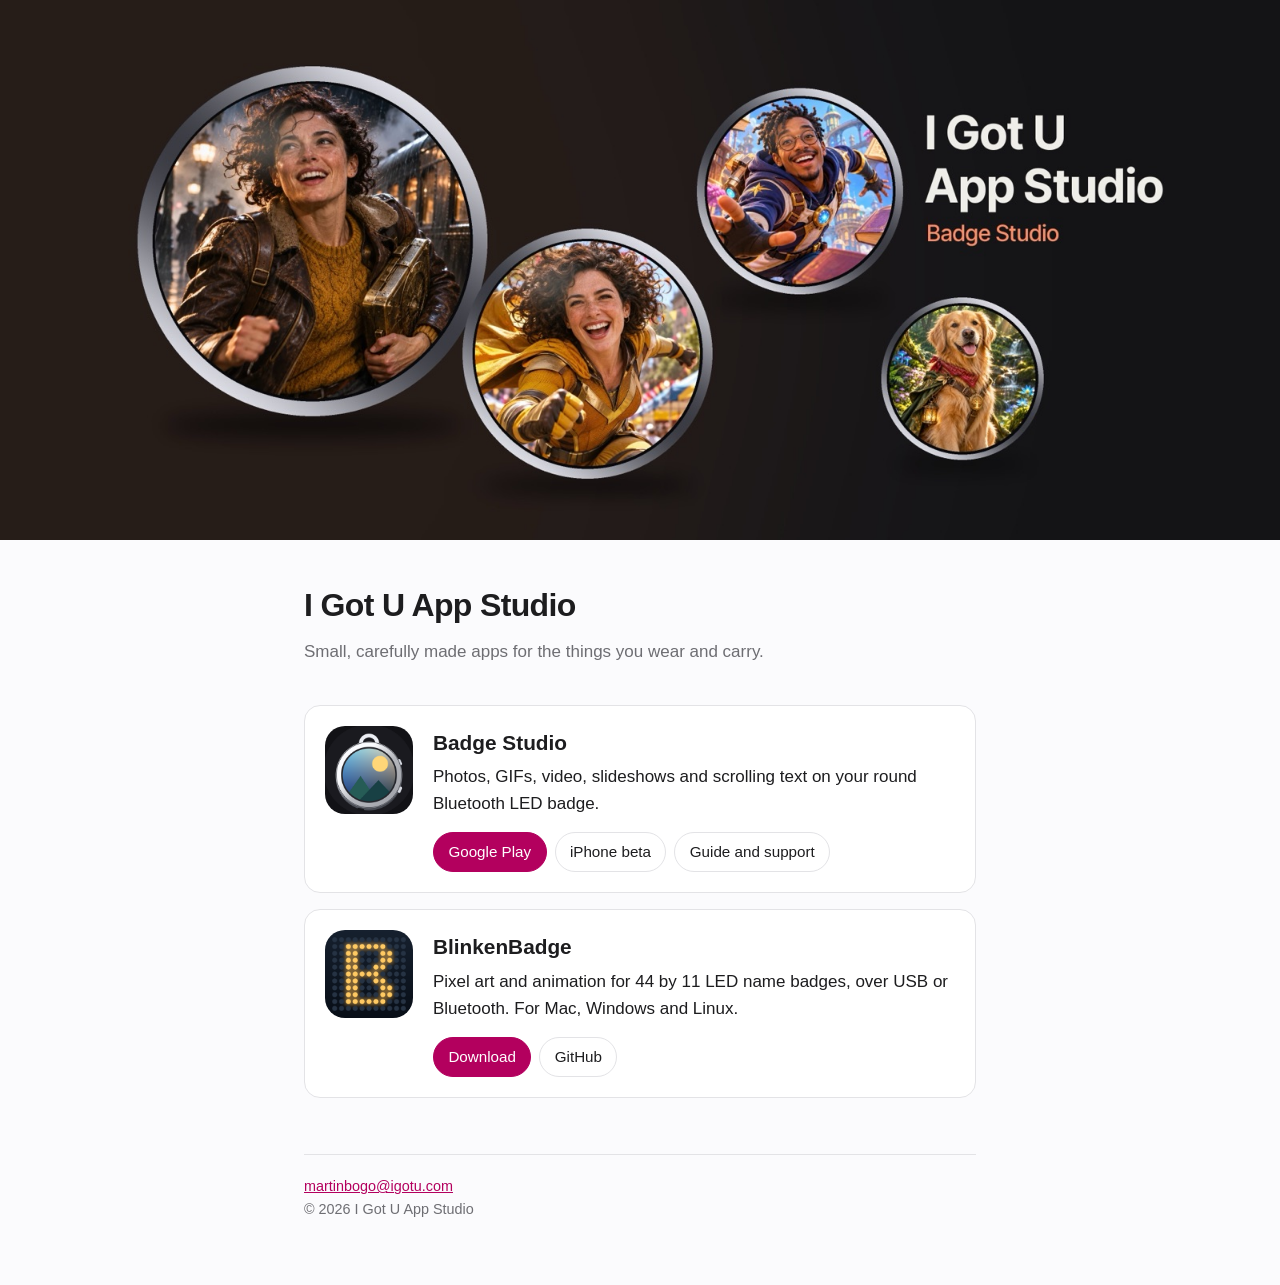
==== index.html @ 389f44c5 "Replace the empty Hugo template with a home page for Badge Studio and BlinkenBadge" ====
<!doctype html>
<html lang="en">
<head>
<meta charset="utf-8">
<meta name="viewport" content="width=device-width, initial-scale=1">
<title>I Got U App Studio</title>
<meta name="description" content="Small, carefully made apps for the things you wear and carry.">
<link rel="icon" href="img/badge-studio.png">
<link rel="apple-touch-icon" href="apple-touch-icon.png">
<style>
  :root { --bg:#fbfbfd; --fg:#1d1d1f; --muted:#6e6e73; --rule:#e3e3e6;
          --card:#fff; --accent:#b3005e; }
  @media (prefers-color-scheme: dark) {
    :root { --bg:#131316; --fg:#f2f2f4; --muted:#a1a1a8; --rule:#2c2c31;
            --card:#1b1b1f; --accent:#ff5fa8; }
  }
  * { box-sizing:border-box; }
  body { margin:0; background:var(--bg); color:var(--fg);
         font:17px/1.6 -apple-system,BlinkMacSystemFont,"Segoe UI",Roboto,sans-serif;
         -webkit-text-size-adjust:100%; }
  .hero { width:100%; aspect-ratio:16/9; max-height:60vh; object-fit:cover; display:block; }
  .wrap { max-width:44rem; margin:0 auto; padding:2.5rem 1rem 4rem; }
  h1 { font-size:2rem; margin:0 0 .4rem; letter-spacing:-.02em; }
  .tag { color:var(--muted); margin:0 0 2.5rem; }
  .app { display:flex; gap:1.25rem; align-items:flex-start; background:var(--card);
         border:1px solid var(--rule); border-radius:16px; padding:1.25rem; }
  .app + .app { margin-top:1rem; }
  .app img { width:88px; height:88px; border-radius:20px; flex:none; }
  .app h2 { font-size:1.3rem; margin:0 0 .25rem; }
  .app p { margin:0 0 .9rem; }
  .links { display:flex; flex-wrap:wrap; gap:.5rem; }
  .links a { display:inline-block; padding:.45rem .9rem; border-radius:999px;
             border:1px solid var(--rule); color:var(--fg); text-decoration:none;
             font-size:.95rem; }
  .links a.primary { background:var(--accent); border-color:var(--accent); color:#fff; }
  footer { margin-top:3.5rem; padding-top:1.25rem; border-top:1px solid var(--rule);
           color:var(--muted); font-size:.9rem; }
  footer a { color:var(--accent); }
  @media (max-width:30rem) { .app { flex-direction:column; } }
</style>
</head>
<body>
<img class="hero" src="img/header.jpg" alt="Four round LED badges showing portraits, beside the words I Got U App Studio">
<div class="wrap">
  <h1>I Got U App Studio</h1>
  <p class="tag">Small, carefully made apps for the things you wear and carry.</p>

  <div class="app">
    <img src="img/badge-studio.png" alt="">
    <div>
      <h2>Badge Studio</h2>
      <p>Photos, GIFs, video, slideshows and scrolling text on your round Bluetooth LED badge.</p>
      <div class="links">
        <a class="primary" href="https://play.google.com/store/apps/details?id=com.martinbogo.badgestudio">Google Play</a>
        <a href="https://testflight.apple.com/join/g2HtWffq">iPhone beta</a>
        <a href="https://www.igotu.com/badgestudio">Guide and support</a>
      </div>
    </div>
  </div>

  <div class="app">
    <img src="img/blinkenbadge.png" alt="">
    <div>
      <h2>BlinkenBadge</h2>
      <p>Pixel art and animation for 44 by 11 LED name badges, over USB or Bluetooth. For Mac, Windows and Linux.</p>
      <div class="links">
        <a class="primary" href="https://github.com/martinbogo/BlinkenBadge/releases/latest">Download</a>
        <a href="https://github.com/martinbogo/BlinkenBadge">GitHub</a>
      </div>
    </div>
  </div>

  <footer>
    <a href="mailto:martinbogo@igotu.com">martinbogo@igotu.com</a><br>
    &copy; 2026 I Got U App Studio
  </footer>
</div>
</body>
</html>
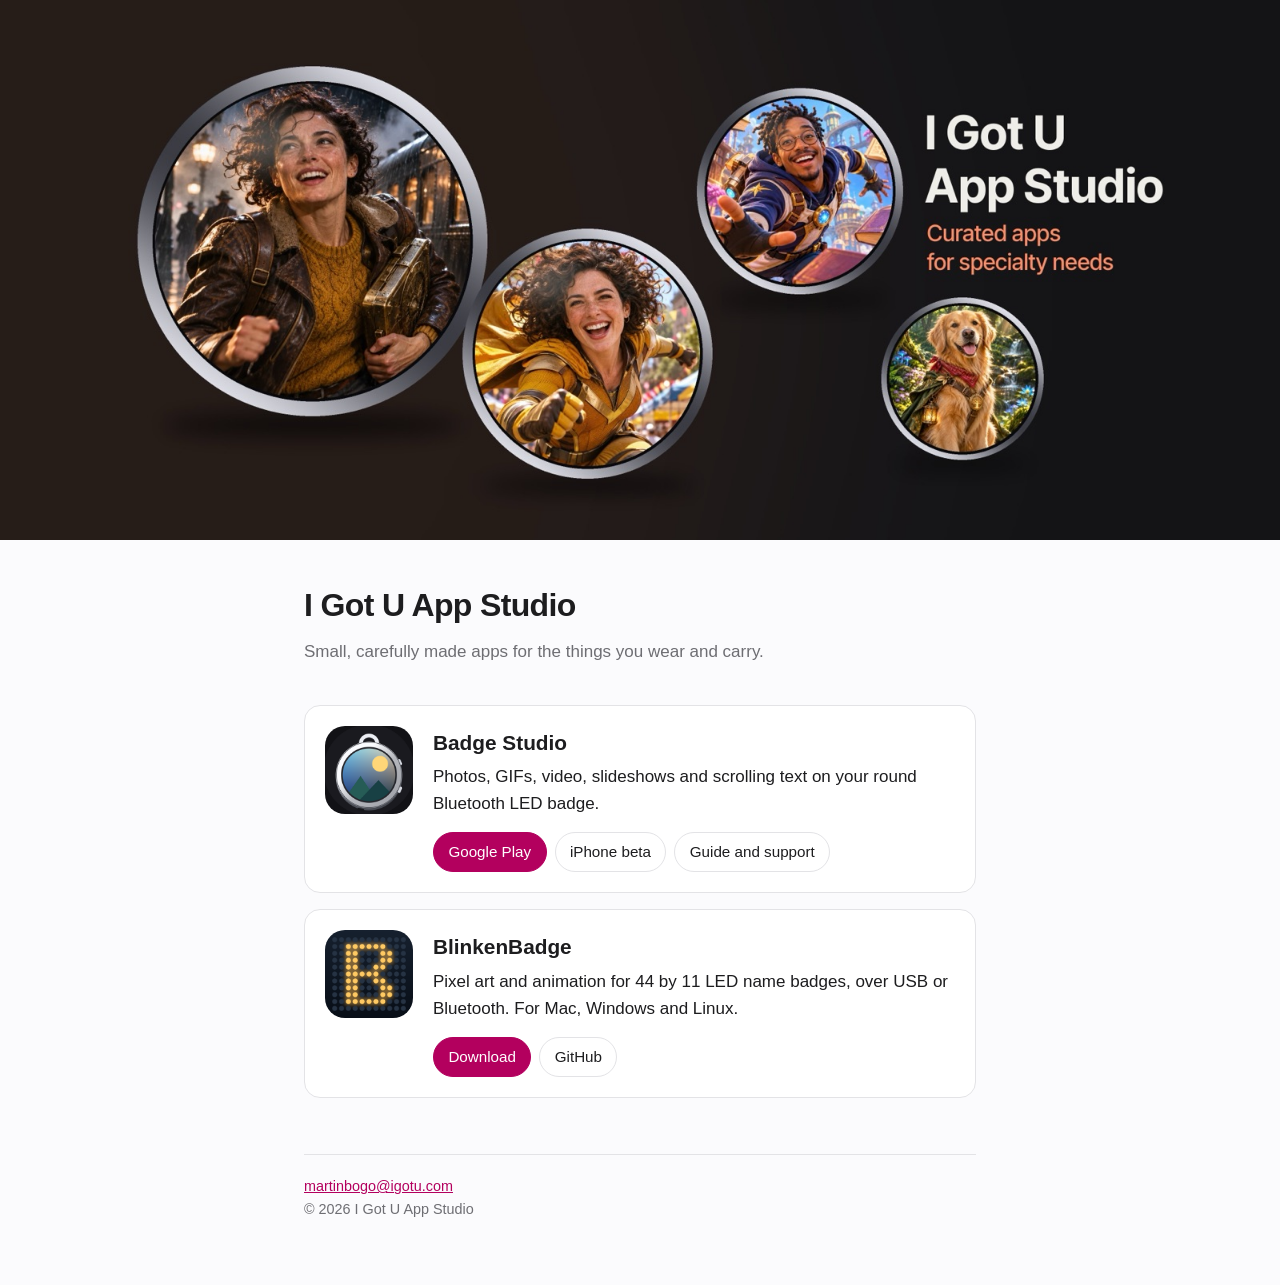
==== commit 9b1adb29: "Banner tagline: curated apps for specialty needs" ====
--- a/index.html
+++ b/index.html
@@ -40,7 +40,7 @@
 </style>
 </head>
 <body>
-<img class="hero" src="img/header.jpg" alt="Four round LED badges showing portraits, beside the words I Got U App Studio">
+<img class="hero" src="img/header.jpg" alt="Four round LED badges showing portraits, beside the words I Got U App Studio, curated apps for specialty needs">
 <div class="wrap">
   <h1>I Got U App Studio</h1>
   <p class="tag">Small, carefully made apps for the things you wear and carry.</p>
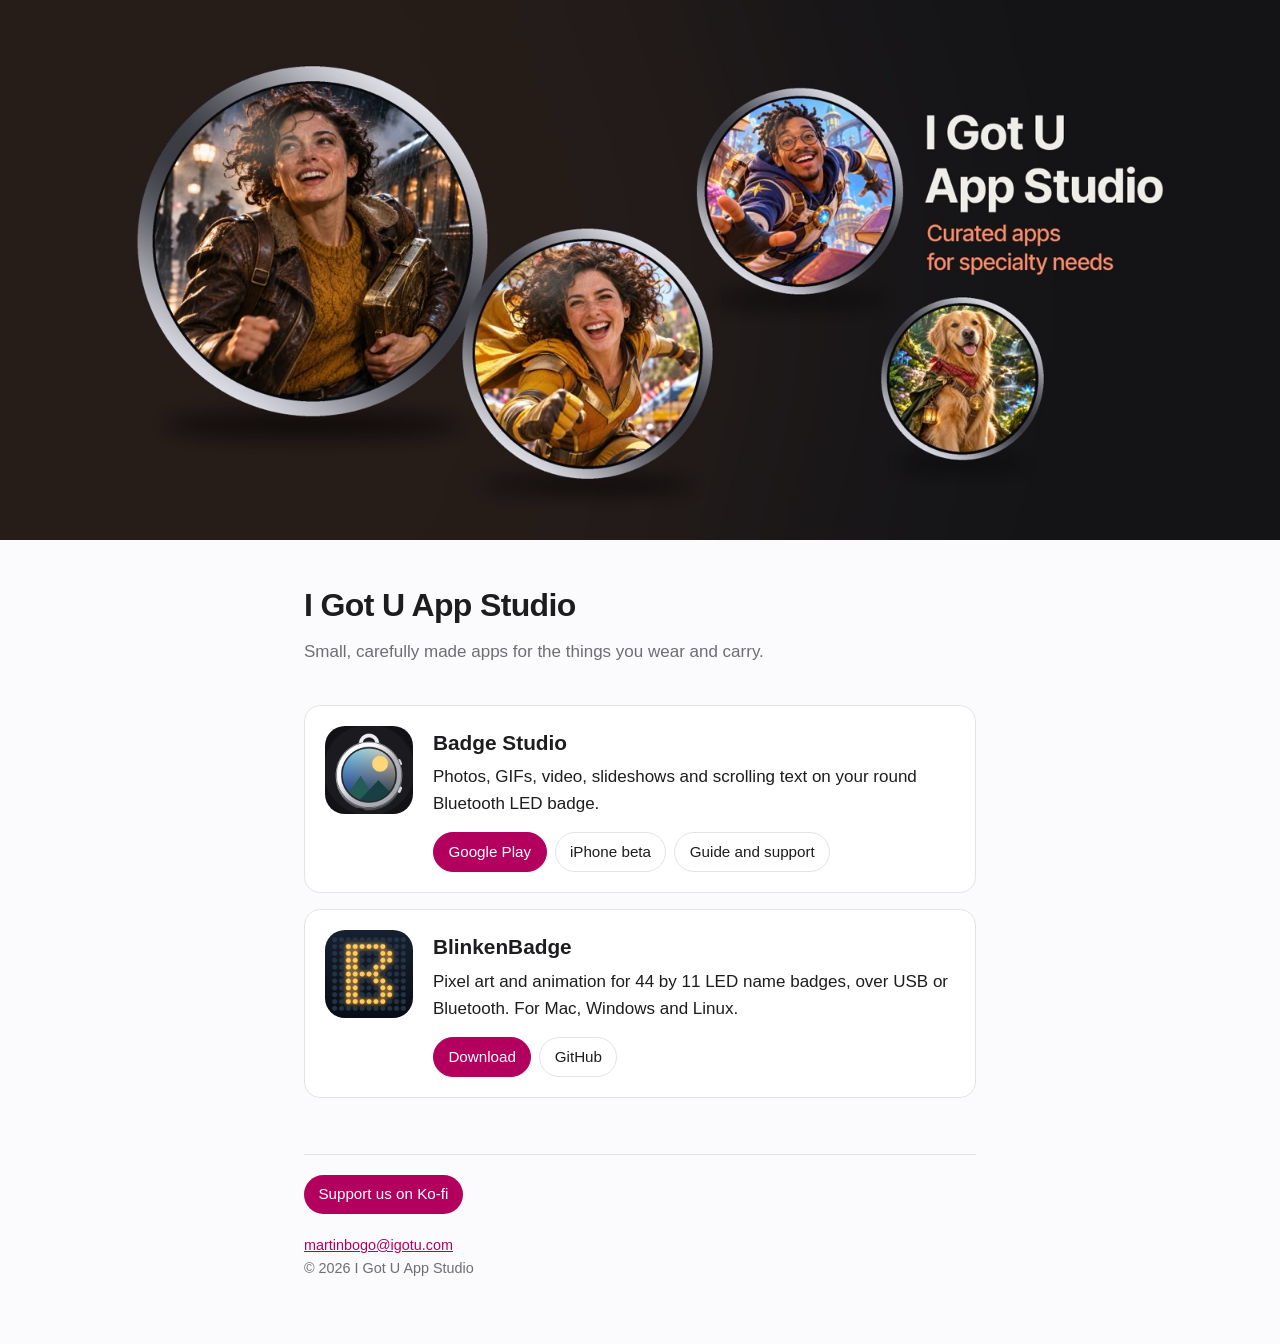
==== commit c09d6ce1: "Add a Ko-fi support link to the footer" ====
--- a/index.html
+++ b/index.html
@@ -36,6 +36,9 @@
   footer { margin-top:3.5rem; padding-top:1.25rem; border-top:1px solid var(--rule);
            color:var(--muted); font-size:.9rem; }
   footer a { color:var(--accent); }
+  .support { margin:0 0 1.25rem; }
+  .support a { display:inline-block; padding:.45rem .9rem; border-radius:999px;
+               background:var(--accent); color:#fff; text-decoration:none; font-size:.95rem; }
   @media (max-width:30rem) { .app { flex-direction:column; } }
 </style>
 </head>
@@ -71,6 +74,7 @@
   </div>
 
   <footer>
+    <p class="support"><a href="https://ko-fi.com/martinbogo">Support us on Ko-fi</a></p>
     <a href="mailto:martinbogo@igotu.com">martinbogo@igotu.com</a><br>
     &copy; 2026 I Got U App Studio
   </footer>
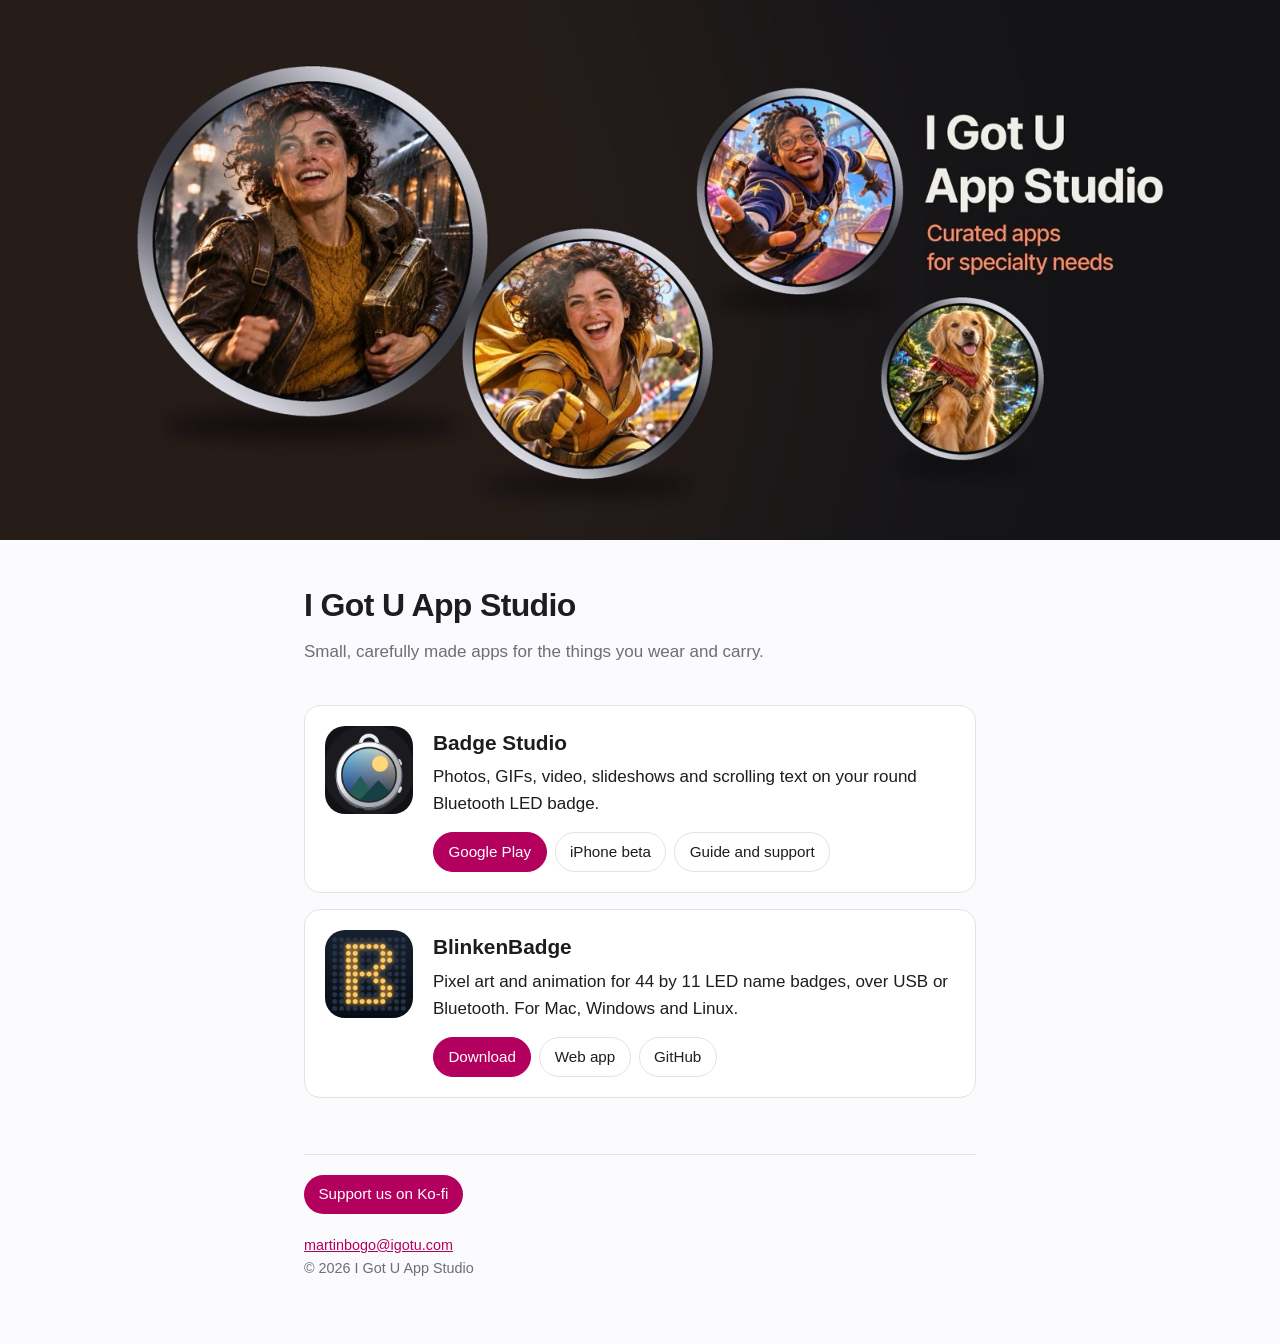
==== commit 0f6c7c46: "Link the BlinkenBadge web app from its card" ====
--- a/index.html
+++ b/index.html
@@ -68,6 +68,7 @@
       <p>Pixel art and animation for 44 by 11 LED name badges, over USB or Bluetooth. For Mac, Windows and Linux.</p>
       <div class="links">
         <a class="primary" href="https://github.com/martinbogo/BlinkenBadge/releases/latest">Download</a>
+        <a href="blinkenbadge/">Web app</a>
         <a href="https://github.com/martinbogo/BlinkenBadge">GitHub</a>
       </div>
     </div>
